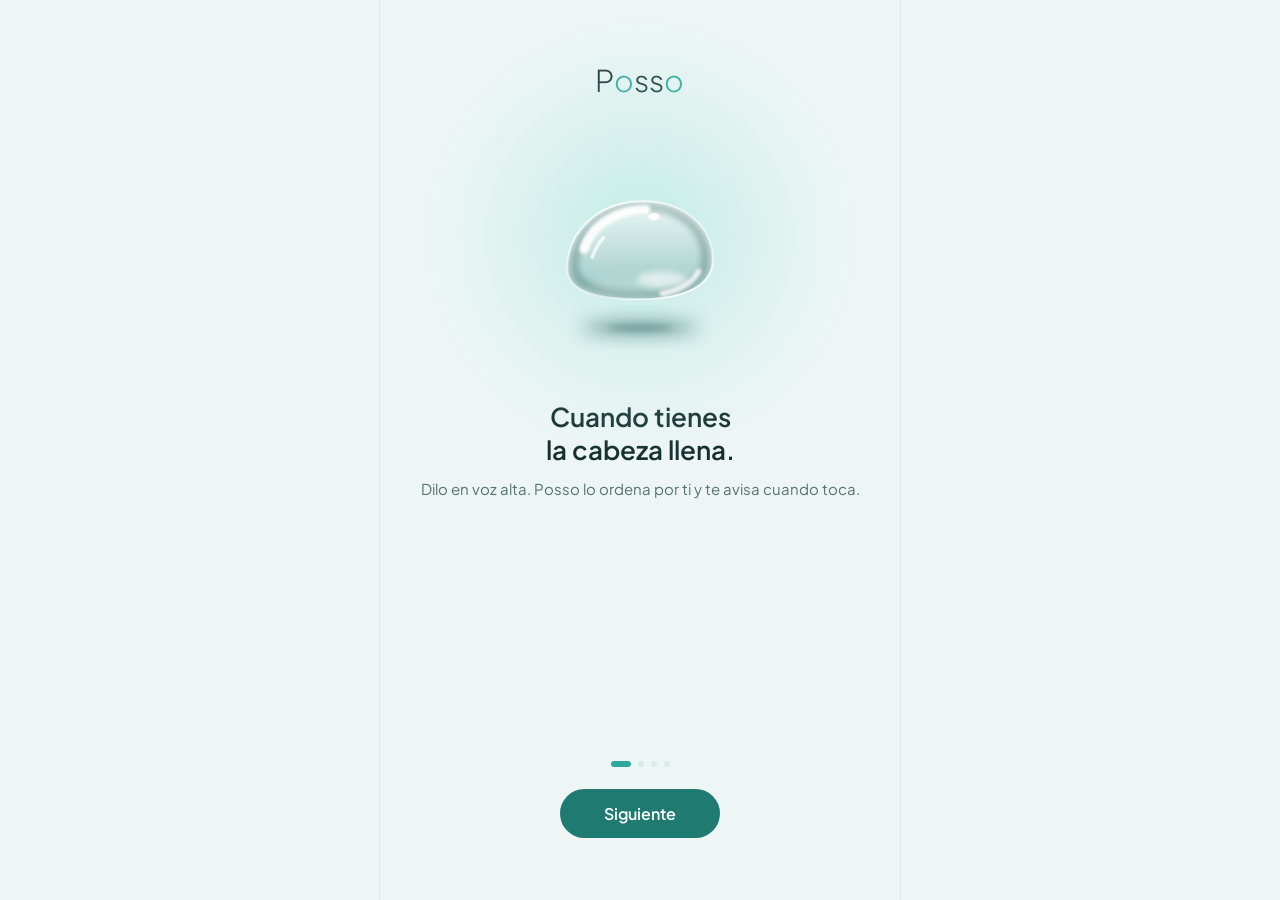
==== index.html @ 3d597f7a "Add files via upload" ====
<!doctype html>
<html lang="es">
<head>
<meta charset="utf-8">
<meta name="viewport" content="width=device-width,initial-scale=1,viewport-fit=cover,user-scalable=no">
<title>Posso</title>
<meta name="description" content="Dilo en voz alta. Posso lo ordena por ti y te avisa cuando toca.">
<meta name="apple-mobile-web-app-capable" content="yes">
<meta name="mobile-web-app-capable" content="yes">
<meta name="apple-mobile-web-app-title" content="Posso">
<meta name="apple-mobile-web-app-status-bar-style" content="default">
<meta name="theme-color" content="#EEF6F5" id="theme-color">
<link rel="manifest" href="manifest.webmanifest">
<link rel="apple-touch-icon" href="icons/icon-180.png">
<link rel="icon" href="icons/favicon-32.png">
<link rel="preload" href="fonts/PlusJakartaSans.woff" as="font" type="font/woff" crossorigin>
<link rel="stylesheet" href="app.css">
<script>
  // tema antes de pintar, para que no parpadee
  (function () {
    try {
      var t = JSON.parse(localStorage.getItem('posso.local') || '{}').tema || 'auto';
      var dark = t === 'oscuro' || (t === 'auto' && matchMedia('(prefers-color-scheme: dark)').matches);
      document.documentElement.dataset.theme = dark ? 'dark' : 'light';
    } catch (e) {}
  })();
</script>
</head>
<body>
<div id="app">

  <!-- ===== Bienvenida ===== -->
  <section class="screen" id="s-onb">
    <div class="onb-step" data-step="0">
      <div class="logo" style="margin-top:64px">P<span>o</span>ss<span>o</span></div>
      <div class="center" style="margin-top:18px"><div class="gem drop" data-gem style="--s:min(280px,36vh)"></div></div>
      <div style="text-align:center;font-size:26px;font-weight:600;line-height:1.25;margin-top:6px">Cuando tienes<br>la cabeza llena.</div>
      <div style="text-align:center;font-size:15px;color:var(--ink2);margin:12px 40px 0;line-height:1.5">Dilo en voz alta. Posso lo ordena por ti y te avisa cuando toca.</div>
    </div>
    <div class="onb-step" data-step="1">
      <div class="h1" style="padding-top:40px;font-size:28px">Tú hablas.<br>Posso lo ordena.</div>
      <div class="sub">Sin orden y sin pensarlo. Cada cosa va a su sitio:</div>
      <div class="enter" style="padding:8px 16px 0" id="onb-how"></div>
    </div>
    <div class="onb-step" data-step="2">
      <div class="h1" style="padding-top:40px;font-size:28px">Conecta<br>tu Posso.</div>
      <div class="sub">Pega el código que te salió al instalarlo. Así lo que digas se guarda en tu Google Drive y en tu calendario.</div>
      <input class="code-in" id="onb-code" placeholder="Pega aquí tu código" autocomplete="off" autocapitalize="off" spellcheck="false">
      <div style="display:flex;gap:10px;margin:12px 16px 0">
        <button class="pill small" data-act="pegar-codigo" style="background:var(--surface);color:var(--deep)">Pegar</button>
      </div>
      <div class="sub" id="onb-code-msg" style="padding-top:12px"></div>
    </div>
    <div class="onb-step" data-step="3">
      <div class="h1" style="padding-top:40px;font-size:28px">Dos cosas<br>antes de empezar.</div>
      <div class="sub">Puedes cambiarlas cuando quieras en Ajustes.</div>
      <div style="padding:10px 16px 0" id="onb-perms"></div>
    </div>
    <div class="bottom" style="bottom:calc(30px + var(--sb))">
      <div class="dots" id="onb-dots"><span></span><span></span><span></span><span></span></div>
      <button class="pill" data-act="onb-next" id="onb-next">Siguiente</button>
      <div><button class="link" data-act="onb-demo" id="onb-demo" style="visibility:hidden">Probar sin conectar</button></div>
    </div>
  </section>

  <!-- ===== Inicio ===== -->
  <section class="screen" id="s-home">
    <button class="iconbtn ajustes-btn" data-act="ajustes" aria-label="Ajustes">
      <svg width="20" height="20" viewBox="0 0 20 20" fill="none" stroke="currentColor" stroke-width="1.6" stroke-linecap="round"><path d="M3 6h14M3 14h14"/><circle cx="7" cy="6" r="2.2" fill="currentColor" stroke="none"/><circle cx="13" cy="14" r="2.2" fill="currentColor" stroke="none"/></svg>
    </button>
    <div class="home-top">
      <div class="logo">P<span>o</span>ss<span>o</span></div>
      <div class="home-q" id="home-q">¿Qué tienes en la cabeza?</div>
    </div>
    <div class="home-gem">
      <div class="gem tap" data-gem data-act="hablar" id="home-gem" style="--s:var(--g)"></div>
      <div class="home-hint" id="home-hint">Toca la gema y habla</div>
    </div>
    <button class="kbd" data-act="escribir" aria-label="Escribir">
      <svg width="18" height="13" viewBox="0 0 20 14" fill="none" stroke="currentColor" stroke-width="1.5" stroke-linecap="round"><rect x="1" y="1" width="18" height="12" rx="2.5"/><path d="M5 5h.01M8.3 5h.01M11.6 5h.01M15 5h.01M5 8h.01M15 8h.01M7.5 9.6h5"/></svg>
    </button>
    <div class="bottom" style="bottom:calc(40px + var(--sb))">
      <svg class="up" width="14" height="9" viewBox="0 0 14 9" fill="none" stroke="currentColor" stroke-width="1.8" stroke-linecap="round" stroke-linejoin="round"><path d="M2 7l5-5 5 5"/></svg>
      <button class="today-btn glass" data-act="cosas" id="home-today">Tus cosas</button>
    </div>
    <div class="scrim" id="scrim-cosas" data-act="cerrar-cosas"></div>
    <div class="sheet" id="sh-cosas">
      <div class="grab-zone" data-drag="sh-cosas"><div class="grab"></div><div class="cosas-t">Tus cosas</div></div>
      <div class="drawers" id="drawers"></div>
      <div class="gem-dock"><div class="gem tap" data-gem data-act="hablar" style="--s:104px"></div></div>
    </div>
  </section>

  <!-- ===== Una categoría ===== -->
  <section class="screen" id="s-list">
    <div class="topbar">
      <div class="side"><button class="iconbtn back" data-act="atras" aria-label="Atrás"><svg width="11" height="19" viewBox="0 0 11 19" fill="none" stroke="currentColor" stroke-width="2.2" stroke-linecap="round" stroke-linejoin="round"><path d="M9 2L2 9.5 9 17"/></svg></button></div>
      <div class="switcher" id="switcher"></div>
      <div class="side r"><div class="ur" data-ur="lista"></div></div>
    </div>
    <div class="list-body" id="list-body"></div>
    <div class="gem-dock"><div class="gem tap" data-gem data-act="hablar" style="--s:104px"></div></div>
  </section>

  <!-- ===== Escuchando ===== -->
  <section class="screen" id="s-listen">
    <div class="topbar" style="height:44px"><div class="side"><button class="iconbtn back" data-act="cancelar-voz" aria-label="Cancelar"><svg width="11" height="19" viewBox="0 0 11 19" fill="none" stroke="currentColor" stroke-width="2.2" stroke-linecap="round" stroke-linejoin="round"><path d="M9 2L2 9.5 9 17"/></svg></button></div></div>
    <div class="listen-t" id="listen-t">Te escucho.</div>
    <div class="listen-s" id="listen-s">Dilo tal cual, sin orden. Ya lo ordeno yo.</div>
    <div class="listen-stage" id="listen-stage">
      <div class="ring" style="width:calc(var(--g)*.72);height:calc(var(--g)*.72);opacity:.45;--k:.10"></div>
      <div class="ring" style="width:calc(var(--g)*.9);height:calc(var(--g)*.9);opacity:.28;--k:.16"></div>
      <div class="ring" style="width:calc(var(--g)*1.07);height:calc(var(--g)*1.07);opacity:.14;--k:.22"></div>
      <div class="gem tap" data-gem data-act="voz-gema" id="listen-gem" style="--s:var(--g)"></div>
    </div>
    <div class="rec-state" id="rec-state"><span class="rec-dot"></span><span id="rec-time">Escuchando · 0:00</span></div>
    <div class="live" id="live"></div>
    <div class="listen-bar">
      <button class="round glass" data-act="voz-a-texto" aria-label="Escribir"><svg width="20" height="14" viewBox="0 0 20 14" fill="none" stroke="currentColor" stroke-width="1.5" stroke-linecap="round"><rect x="1" y="1" width="18" height="12" rx="2.5"/><path d="M5 5h.01M8.3 5h.01M11.6 5h.01M15 5h.01M5 8h.01M15 8h.01M7.5 9.6h5"/></svg></button>
      <button class="tick" data-act="voz-listo" aria-label="Ya está"><svg width="26" height="20" viewBox="0 0 26 20" fill="none" stroke="currentColor" stroke-width="3" stroke-linecap="round" stroke-linejoin="round"><path d="M3 10.5l7 7L23 3"/></svg></button>
      <div style="width:48px"></div>
    </div>
  </section>

  <!-- ===== Escribir ===== -->
  <section class="screen" id="s-type">
    <div class="topbar" style="height:44px"><div class="side"><button class="iconbtn back" data-act="atras" aria-label="Atrás"><svg width="11" height="19" viewBox="0 0 11 19" fill="none" stroke="currentColor" stroke-width="2.2" stroke-linecap="round" stroke-linejoin="round"><path d="M9 2L2 9.5 9 17"/></svg></button></div></div>
    <div class="h1" style="font-size:22px;padding-top:2px">Escríbelo tal cual.</div>
    <div class="sub">Sin orden y sin pensarlo mucho. Ya lo ordeno yo.</div>
    <textarea class="writebox" id="writebox" placeholder="Contestar a las familias, el viernes la evaluación…"></textarea>
    <div class="write-row"><span id="write-n"></span><button class="pill small" data-act="ordenar-texto" id="write-go" disabled>Ordenar</button></div>
  </section>

  <!-- ===== Ordenando ===== -->
  <section class="screen" id="s-proc">
    <div class="proc-gem"><div class="gem think" data-gem id="proc-gem" style="--s:var(--g)"></div></div>
    <div class="proc-txt">
      <b id="proc-t">Ordenando…</b>
      <p id="proc-s">Un momento.</p>
      <div class="wave" id="proc-wave"><span style="background:var(--c-hoy)"></span><span style="background:var(--c-semana)"></span><span style="background:var(--c-algun)"></span><span style="background:var(--c-olvidar)"></span></div>
      <div class="proc-err" id="proc-err" hidden>
        <button class="pill small" data-act="reintentar">Probar otra vez</button>
        <button class="link" data-act="error-escribir">Escribirlo</button>
        <button class="link" data-act="ir-inicio">Volver</button>
      </div>
    </div>
  </section>

  <!-- ===== Resultado ===== -->
  <section class="screen" id="s-res">
    <div class="res-top"><div class="ur" data-ur="borrador"></div></div>
    <div class="scroll">
      <div class="h1" id="res-t" style="padding-top:6px"></div>
      <div class="sub" id="res-s"></div>
      <div class="res-cards" id="res-cards"></div>
    </div>
    <div class="res-bottom">
      <button class="pill" data-act="guardar" style="padding:13px 40px">Guardar</button>
      <div class="res-links"><button class="link" data-act="reintentar">Ordenar de nuevo</button><button class="link" data-act="descartar">Descartar</button></div>
    </div>
  </section>

  <!-- ===== Recordar ===== -->
  <section class="screen" id="s-rec">
    <div class="topbar" style="height:44px"><div class="side"><button class="iconbtn back" data-act="atras" aria-label="Atrás"><svg width="11" height="19" viewBox="0 0 11 19" fill="none" stroke="currentColor" stroke-width="2.2" stroke-linecap="round" stroke-linejoin="round"><path d="M9 2L2 9.5 9 17"/></svg></button></div></div>
    <div class="scroll" id="rec-body"></div>
    <div class="bottom"><button class="pill" data-act="rec-ok">Recuérdamelo</button></div>
  </section>

  <!-- ===== Ajustes ===== -->
  <section class="screen" id="s-aj">
    <div class="topbar" style="height:44px"><div class="side"><button class="iconbtn back" data-act="atras" aria-label="Atrás"><svg width="11" height="19" viewBox="0 0 11 19" fill="none" stroke="currentColor" stroke-width="2.2" stroke-linecap="round" stroke-linejoin="round"><path d="M9 2L2 9.5 9 17"/></svg></button></div></div>
    <div class="scroll" id="aj-body"></div>
  </section>

  <!-- ===== Hoja: una idea ===== -->
  <div class="scrim" id="scrim-idea" data-act="cerrar-idea"></div>
  <div class="sheet" id="sh-idea"></div>

  <div class="toast glass" id="toast"><span id="toast-t"></span><button id="toast-b" hidden></button></div>
</div>
<script src="gema.js"></script>
<script src="app.js"></script>
</body>
</html>
---- app.css ----
/* POSSO · estilos */
@font-face{font-family:'Jakarta';src:url('fonts/PlusJakartaSans.woff') format('woff');font-weight:200 800;font-display:swap}

:root{
  --bg:#EEF6F5;--surface:#F8FBFB;--ink:#15302D;--ink2:#557370;--ink3:#97AFAC;--soft:#D3EBE7;
  --deep:#1F7A72;--accent:#2FA79C;--line:#DBE9E7;--on-deep:#fff;
  --c-hoy:#2FA79C;--c-semana:#6FA86A;--c-algun:#7F87BE;--c-olvidar:#A89E8E;
  --k-hoy:#DDF1EC;--k-semana:#E6F0DC;--k-algun:#E5E6F3;--k-olvidar:#F0ECE5;
  --v-hoy:#14B8A6;--v-semana:#4CB85E;--v-algun:#7C7FF0;--v-olvidar:#F2A541;
  --urg:#D97B68;--urg-txt:#B65A48;--urg-bg:rgba(217,123,104,.14);
  --chip-bg:rgba(255,255,255,.8);--chip-bd:rgba(15,61,57,.1);
  --glass:linear-gradient(180deg,rgba(255,255,255,.62),rgba(255,255,255,.28));
  --glass-bd:rgba(255,255,255,.85);
  --glass-sh:inset 0 1px 0 rgba(255,255,255,.95),0 8px 24px -14px rgba(15,61,57,.45);
  --sheet:linear-gradient(180deg,rgba(255,255,255,.9),rgba(255,255,255,.82));
  --scrim:rgba(15,48,45,.18);
  --halo:radial-gradient(circle at 50% 46%,rgba(168,230,221,.75) 0%,rgba(168,230,221,.3) 34%,rgba(168,230,221,0) 64%);
  --seg-bg:#D3EBE7;--seg-on:#F8FBFB;
  --st:env(safe-area-inset-top,0px);--sb:env(safe-area-inset-bottom,0px);
  --ease:cubic-bezier(.2,.8,.2,1);--spring:cubic-bezier(.3,1.35,.5,1);
  color-scheme:light;
}
:root[data-theme="dark"]{
  --bg:#071D1C;--surface:#0E2826;--ink:#E6F4F2;--ink2:#9DBDB9;--ink3:#5F7F7B;--soft:#173B38;
  --deep:#8FE3D9;--accent:#6CD9CD;--line:#1E3D3A;--on-deep:#05201E;
  --k-hoy:#123B37;--k-semana:#1C3527;--k-algun:#22243A;--k-olvidar:#2E2A24;
  --urg-txt:#E8957F;
  --chip-bg:rgba(255,255,255,.08);--chip-bd:rgba(255,255,255,.14);
  --glass:linear-gradient(180deg,rgba(255,255,255,.09),rgba(255,255,255,.05));
  --glass-bd:rgba(255,255,255,.14);
  --glass-sh:inset 0 1px 0 rgba(255,255,255,.08),0 8px 24px -14px rgba(0,0,0,.6);
  --sheet:linear-gradient(180deg,#0E2826,#0E2826);
  --scrim:rgba(0,0,0,.4);
  --halo:radial-gradient(circle at 50% 46%,rgba(42,156,146,.55) 0%,rgba(42,156,146,.22) 32%,rgba(42,156,146,0) 62%);
  --seg-bg:#0B2422;--seg-on:#24524E;
  color-scheme:dark;
}

*{margin:0;padding:0;box-sizing:border-box;-webkit-tap-highlight-color:transparent}
[hidden]{display:none!important}
html,body{height:100%;background:var(--bg);overscroll-behavior:none}
body{font-family:'Jakarta',-apple-system,system-ui,sans-serif;color:var(--ink);-webkit-font-smoothing:antialiased;
  -webkit-user-select:none;user-select:none;overflow:hidden;transition:background-color .45s}
button{font:inherit;color:inherit;background:none;border:0;cursor:pointer}
input,textarea{font:inherit;color:inherit;-webkit-user-select:text;user-select:text}
.theme-anim,.theme-anim *{transition:background-color .45s,color .45s,border-color .45s,fill .45s,stroke .45s!important}

#app{position:fixed;inset:0;max-width:520px;margin:0 auto;overflow:hidden;background:var(--bg)}
@media (min-width:560px){#app{box-shadow:0 0 0 1px var(--line)}}

/* ---------- pantallas ---------- */
.screen{position:absolute;inset:0;display:none;flex-direction:column;background:var(--bg);padding-top:var(--st);overflow:hidden}
.screen.on{display:flex}
.screen.in-push{animation:inPush .38s var(--ease) both}
.screen.in-back{animation:inBack .38s var(--ease) both}
.screen.in-fade{animation:fade .35s ease both}
.screen.out-push{display:flex;animation:outPush .3s ease both;pointer-events:none}
.screen.out-back{display:flex;animation:outBack .3s ease both;pointer-events:none}
.screen.out-fade{display:flex;animation:fadeOut .25s ease both;pointer-events:none}
@keyframes inPush{from{opacity:0;transform:translateX(34px)}to{opacity:1;transform:none}}
@keyframes inBack{from{opacity:0;transform:translateX(-34px)}to{opacity:1;transform:none}}
@keyframes outPush{to{opacity:0;transform:translateX(-24px)}}
@keyframes outBack{to{opacity:0;transform:translateX(24px)}}
@keyframes fade{from{opacity:0}to{opacity:1}}
@keyframes fadeOut{to{opacity:0}}
.scroll{flex:1;overflow-y:auto;-webkit-overflow-scrolling:touch;overscroll-behavior:contain}

/* ---------- piezas comunes ---------- */
.logo{text-align:center;font-weight:300;letter-spacing:.01em;font-size:30px;line-height:1.1}
.logo span{color:var(--accent)}
.h1{font-size:26px;font-weight:600;line-height:1.2;padding:22px 22px 0}
.sub{font-size:14px;color:var(--ink2);line-height:1.45;padding:6px 22px 0}
.cap{font-size:12px;font-weight:700;color:var(--ink3);letter-spacing:.05em;text-transform:uppercase}
.center{display:flex;justify-content:center}
.iconbtn{width:44px;height:44px;display:flex;align-items:center;justify-content:center;border-radius:22px}
.iconbtn:active{opacity:.55}
.back{color:var(--deep)}
.glass{background:var(--glass);-webkit-backdrop-filter:blur(14px) saturate(160%);backdrop-filter:blur(14px) saturate(160%);
  border:1px solid var(--glass-bd);box-shadow:var(--glass-sh)}
.pill{display:inline-flex;align-items:center;justify-content:center;gap:8px;padding:14px 44px;border-radius:26px;background:var(--deep);
  color:var(--on-deep);font-size:16px;font-weight:600;transition:transform .15s,opacity .2s}
.pill:active{transform:scale(.96)}
.pill.small{padding:10px 20px;font-size:15px;border-radius:22px}
.pill[disabled]{opacity:.4;pointer-events:none}
.link{font-size:13px;color:var(--ink2);padding:8px 6px;font-weight:500}
.link.big{font-size:15px;font-weight:600;padding:14px 26px}
.bottom{position:absolute;left:0;right:0;bottom:calc(36px + var(--sb));text-align:center;z-index:3}

/* ---------- la gema ---------- */
.gem{position:relative;width:var(--s,300px);height:var(--s,300px);flex:none;--lvl:0}
.gem-halo{position:absolute;left:-35%;top:-35%;width:170%;height:170%;background:var(--halo);pointer-events:none;
  transform:scale(calc(1 + var(--lvl) * .22));opacity:calc(.85 + var(--lvl) * .3);transition:transform .12s linear}
.gem-move{position:absolute;inset:0}
.gem-shadow,.gem-body{position:absolute;inset:0}
.gem-shadow svg,.gem-body svg{display:block;width:100%;height:100%;overflow:visible}
.gem-body{animation:float 4s ease-in-out infinite}
.gem-shadow{animation:shadow 4s ease-in-out infinite;transform-origin:50% 76%}
@keyframes float{0%,100%{transform:translateY(0)}50%{transform:translateY(-3.2%)}}
@keyframes shadow{0%,100%{transform:scaleX(1);opacity:1}50%{transform:scaleX(.86);opacity:.7}}
.gem.tap{cursor:pointer}
.gem.tap .gem-move{transition:transform .22s var(--ease)}
.gem.tap.press .gem-move{transform:translateY(2.5%) scale(.95)}
.gem.drop .gem-move{animation:drop .65s var(--spring) both}
@keyframes drop{0%{transform:translateY(-34%);opacity:0}55%{opacity:1}100%{transform:none;opacity:1}}
.gem.settle .gem-move{animation:settle .6s var(--ease) both}
@keyframes settle{0%{transform:translateY(-6%)}45%{transform:translateY(3%) scaleY(.97)}75%{transform:translateY(-1%)}100%{transform:none}}
.gem.think .gem-body{animation:think 1.6s ease-in-out infinite}
@keyframes think{0%,100%{transform:translateY(0) rotate(0)}25%{transform:translateY(-3%) rotate(-2deg)}75%{transform:translateY(-3%) rotate(2deg)}}
.gem.think .gem-halo{animation:haloBreath 1.6s ease-in-out infinite}
@keyframes haloBreath{0%,100%{opacity:.7;transform:scale(.95)}50%{opacity:1;transform:scale(1.08)}}

/* ---------- inicio ---------- */
#s-home{--g:min(300px,39vh,76vw)}
.home-top{padding-top:62px;position:relative}
.ajustes-btn{position:absolute;top:calc(var(--st) + 4px);right:12px;z-index:4;color:var(--ink2)}
.home-q{text-align:center;font-size:22px;font-weight:600;margin-top:14px;padding:0 20px}
.home-gem{position:absolute;left:50%;top:50%;transform:translate(-50%,-50%);display:flex;flex-direction:column;align-items:center}
.home-hint{text-align:center;font-size:13px;color:var(--ink2);margin-top:-14px;white-space:nowrap}
.kbd{position:absolute;left:50%;top:calc(50% + var(--g) * .65);transform:translateX(-50%);width:44px;height:44px;border-radius:50%;
  display:flex;align-items:center;justify-content:center;background:rgba(255,255,255,.45);border:1px solid rgba(255,255,255,.8);color:var(--ink2)}
:root[data-theme="dark"] .kbd{background:rgba(255,255,255,.06);border-color:rgba(255,255,255,.12)}
.kbd:active{transform:translateX(-50%) scale(.92)}
.today-btn{display:inline-flex;align-items:center;gap:8px;border-radius:24px;padding:12px 26px;font-size:15px;font-weight:600;color:var(--deep)}
.up{display:block;margin:0 auto 8px;color:var(--deep);animation:nudge 2.6s ease-in-out infinite}
@keyframes nudge{0%,70%,100%{transform:none}80%{transform:translateY(-4px)}90%{transform:none}}

/* ---------- hojas (sheets) ---------- */
.scrim{position:absolute;inset:0;background:var(--scrim);opacity:0;transition:opacity .35s;z-index:10;pointer-events:none}
.scrim.on{opacity:1;pointer-events:auto}
.sheet{position:absolute;left:0;right:0;bottom:0;z-index:11;border-radius:30px 30px 0 0;background:var(--sheet);
  -webkit-backdrop-filter:blur(18px) saturate(160%);backdrop-filter:blur(18px) saturate(160%);
  border-top:1px solid var(--glass-bd);transform:translateY(105%);transition:transform .45s cubic-bezier(.2,.9,.25,1);will-change:transform}
.sheet.on{transform:none}
.sheet.drag{transition:none}
.grab{width:40px;height:3px;border-radius:2px;margin:0 auto 18px;background:var(--ink3)}
.grab-zone{padding-top:12px;touch-action:none}

#sh-cosas{top:calc(var(--st) + 50px);padding:0 16px}
#sh-cosas .grab{background:var(--c-hoy)}
.cosas-t{font-size:24px;font-weight:600;margin:0 4px 14px}
.drawers{display:grid;grid-template-columns:1fr 1fr;gap:10px}
.drawer{display:flex;flex-direction:column;justify-content:flex-start;align-items:stretch;border-radius:22px;padding:14px 13px 26px;min-height:min(236px,calc((100dvh - var(--st) - 330px) / 2));position:relative;text-align:left;overflow:hidden}
.drawer:active{transform:scale(.98)}
.drawer{transition:transform .2s}
.drawer-h{display:flex;justify-content:space-between;align-items:baseline;margin-bottom:6px}
.drawer-h b{font-size:15px;font-weight:700}
.drawer-h span{font-size:15px;font-weight:600}
.drawer .more{font-size:12px;color:var(--ink2);margin-top:4px}
.drawer .chev{position:absolute;right:13px;bottom:12px}
.drawer .empty{font-size:13px;color:var(--ink3);margin-top:6px}
.gem-dock{position:absolute;left:0;right:0;bottom:calc(14px + var(--sb));display:flex;justify-content:center;z-index:5;pointer-events:none}
.gem-dock .gem{pointer-events:auto}

/* ---------- filas de ideas ---------- */
.row{display:flex;gap:10px;align-items:flex-start;padding:6px 0}
.row .t{font-size:14px;line-height:1.3;word-break:break-word}
.row.olv .t{color:var(--ink2)}
.ck{flex:none;margin-top:1px;display:block;overflow:visible}
.ck circle.f{fill-opacity:0;transition:fill-opacity .25s ease}
.ck path{stroke-dasharray:14;stroke-dashoffset:14;transition:stroke-dashoffset .3s .12s ease}
.ck.done circle.f{fill-opacity:1}
.ck.done path{stroke-dashoffset:0}
.ck.pop{animation:pop .35s var(--spring)}
@keyframes pop{40%{transform:scale(1.18)}100%{transform:none}}
.meta{display:flex;flex-wrap:wrap;align-items:center;gap:6px;margin-top:4px}
.chip{display:inline-flex;align-items:center;gap:4px;font-size:11px;font-weight:600;color:var(--ink2);padding:2px 8px 2px 7px;border-radius:9px;
  background:var(--chip-bg);border:1px solid var(--chip-bd)}
.chip svg{fill:var(--ink3)}
.urgchip{display:inline-flex;align-items:center;gap:5px;font-size:11px;font-weight:600;color:var(--urg-txt);padding:2px 8px;border-radius:9px;background:var(--urg-bg)}
.urgchip i,.dot-urg{width:6px;height:6px;border-radius:50%;background:var(--urg);display:inline-block}
.mtxt{font-size:11.5px;color:var(--ink2)}

/* ---------- lista de una categoría ---------- */
.topbar{display:flex;align-items:center;justify-content:space-between;padding:4px 10px 0;height:52px;flex:none}
.topbar .side{width:84px;display:flex}
.topbar .side.r{justify-content:flex-end}
.switcher{display:flex;gap:7px;align-items:center;padding:10px 4px}
.switcher button{height:8px;width:8px;border-radius:4px;transition:width .35s var(--ease),height .35s var(--ease);padding:0}
.switcher button.on{width:22px;height:6px;border-radius:3px}
.ur{display:flex;gap:2px}
.ur button{width:38px;height:40px;display:flex;align-items:center;justify-content:center;color:var(--ink3);transition:opacity .2s}
.ur button[disabled]{opacity:.35;pointer-events:none}
.list-body{flex:1;display:flex;flex-direction:column;min-height:0}
.list-body.slide-l{animation:slideL .32s var(--ease) both}
.list-body.slide-r{animation:slideR .32s var(--ease) both}
@keyframes slideL{from{opacity:0;transform:translateX(40px)}to{opacity:1;transform:none}}
@keyframes slideR{from{opacity:0;transform:translateX(-40px)}to{opacity:1;transform:none}}
.headcard{margin:8px 16px 0;padding:20px 20px 16px;border-radius:26px;flex:none;touch-action:pan-y}
.headcard .lab{font-size:13px;font-weight:700;letter-spacing:.04em;text-transform:uppercase}
.headcard .n{font-size:30px;font-weight:600;margin-top:6px}
.headcard .s{font-size:14px;color:var(--ink2);margin-top:4px}
.items{padding:6px 0 160px}
.task{position:relative;overflow:hidden}
.task .under{position:absolute;inset:0;display:flex;align-items:center;justify-content:flex-end;color:#fff;font-size:12.5px;font-weight:600;opacity:0}
.task .under .act{width:96px;display:flex;flex-direction:column;align-items:center;gap:4px}
.task .under.del{background:var(--urg)}
.task .under.go{background:var(--c-hoy);justify-content:flex-start}
.task .front{position:relative;display:flex;gap:12px;padding:15px 22px;background:var(--bg);touch-action:pan-y}
.task .front::after{content:"";position:absolute;left:22px;right:22px;bottom:0;height:1px;background:var(--line)}
.task .front.snap{transition:transform .3s var(--ease)}
.task .t{font-size:16px;line-height:1.3;word-break:break-word}
.task .meta .chip,.task .meta .urgchip{font-size:12px}
.task .meta .mtxt{font-size:12.5px}
.task.done .t{color:var(--ink3);text-decoration:line-through;text-decoration-thickness:1px}
.task.olv .t{color:var(--ink2)}
.task.leave{animation:leave .42s ease forwards}
@keyframes leave{to{opacity:0;transform:translateY(-14px)}}
.task.collapse{transition:height .3s ease,opacity .3s;opacity:0}
.task .body{flex:1;min-width:0}
.list-note{text-align:center;font-size:13px;color:var(--ink3);margin-top:14px;padding:0 40px;line-height:1.45}
.cheer{text-align:center;font-size:13px;color:var(--ink3);height:0;overflow:visible;visibility:hidden;transform:translateY(8px)}
.cheer.on{visibility:visible;animation:rise .4s var(--ease) both}
.empty-state{display:flex;flex-direction:column;align-items:center;margin-top:46px}
.empty-state p{font-size:14px;color:var(--ink2);margin-top:4px;text-align:center;padding:0 30px}

/* ---------- escuchar ---------- */
#s-listen{--g:min(280px,34vh,72vw)}
.listen-t{text-align:center;margin-top:24px;font-size:22px;font-weight:600}
.listen-s{text-align:center;font-size:14px;color:var(--ink2);margin-top:8px;padding:0 24px}
.listen-stage{position:relative;height:calc(var(--g) * 1.12);margin-top:16px;flex:none}
.ring{position:absolute;left:50%;top:50%;border-radius:50%;border:1.5px solid var(--c-hoy);pointer-events:none;
  transform:translate(-50%,-50%) scale(calc(1 + var(--lvl,0) * var(--k)));transition:transform .1s linear}
.listen-stage .gem{position:absolute;left:50%;top:50%;margin:calc(var(--g) / -2) 0 0 calc(var(--g) / -2)}
.rec-state{text-align:center;font-size:13px;font-weight:600;color:var(--deep);display:flex;align-items:center;justify-content:center;gap:6px}
.rec-dot{width:7px;height:7px;border-radius:50%;background:var(--c-hoy);animation:blink 1.4s ease-in-out infinite}
@keyframes blink{50%{opacity:.25}}
.live{font-size:16px;text-align:center;line-height:1.55;margin:18px 30px 0;max-height:7.8em;overflow:hidden;display:flex;flex-direction:column;justify-content:flex-end}
.live .w-urg{color:var(--urg);font-weight:700}
.live .interim{color:var(--ink2)}
.listen-bar{position:absolute;left:0;right:0;bottom:calc(40px + var(--sb));display:flex;justify-content:center;align-items:center;gap:14px}
.round{width:48px;height:48px;border-radius:50%;display:flex;align-items:center;justify-content:center;color:var(--deep)}
.tick{width:64px;height:64px;border-radius:50%;background:var(--deep);color:var(--on-deep);display:flex;align-items:center;justify-content:center;
  box-shadow:0 10px 24px -10px rgba(31,122,114,.7);transition:transform .15s}
.tick:active{transform:scale(.92)}

/* ---------- escribir ---------- */
.writebox{margin:18px 16px 0;padding:16px;border-radius:20px;background:var(--surface);min-height:170px;font-size:16px;line-height:1.55;
  width:calc(100% - 32px);border:0;outline:none;resize:none;display:block}
.writebox::placeholder{color:var(--ink3)}
.write-row{display:flex;justify-content:flex-end;align-items:center;gap:10px;margin:14px 16px 0}
.write-row span{font-size:13px;color:var(--ink3)}

/* ---------- ordenando ---------- */
#s-proc{--g:min(280px,36vh,72vw)}
.proc-gem{position:absolute;left:50%;top:44%;transform:translate(-50%,-50%)}
.proc-txt{position:absolute;left:0;right:0;top:63%;text-align:center;padding:0 30px}
.proc-txt b{display:block;font-size:20px;font-weight:600}
.proc-txt p{font-size:14px;color:var(--ink2);margin-top:8px;line-height:1.45}
.wave{display:flex;justify-content:center;gap:8px;margin-top:22px}
.wave span{width:10px;height:10px;border-radius:50%;animation:wave 1.2s ease-in-out infinite}
.wave span:nth-child(2){animation-delay:.12s}.wave span:nth-child(3){animation-delay:.24s}.wave span:nth-child(4){animation-delay:.36s}
@keyframes wave{0%,100%{transform:none;opacity:.45}40%{transform:translateY(-7px);opacity:1}}
.proc-err{margin-top:22px;display:flex;flex-direction:column;align-items:center;gap:6px}

/* ---------- resultado ---------- */
.res-top{display:flex;justify-content:flex-end;padding:4px 10px 0;height:44px;flex:none}
.res-cards{padding:6px 16px 190px}
.rcard{border-radius:20px;padding:12px 15px 6px;margin-top:10px}
.rcard-h{display:flex;justify-content:space-between;align-items:baseline;margin-bottom:2px}
.rcard-h b{font-size:13px;font-weight:700;color:var(--ink2)}
.rcard-h span{font-size:13px;font-weight:600}
.rcard .row{padding:7px 0;cursor:pointer;border-radius:10px;transition:background-color .2s}
.rcard .row:active{background:rgba(0,0,0,.04)}
.rcard .row .t{font-size:15px}
.res-bottom{position:absolute;left:0;right:0;bottom:0;padding:22px 0 calc(26px + var(--sb));text-align:center;
  background:linear-gradient(180deg,rgba(0,0,0,0),var(--bg) 30%)}
.res-links{display:flex;justify-content:center;gap:24px;margin-top:8px}

/* ---------- hoja de idea ---------- */
#sh-idea{padding:0 20px calc(28px + var(--sb));max-height:92%;overflow-y:auto;z-index:21}
#scrim-idea{z-index:20}
.idea-title{font-size:19px;font-weight:600;margin-top:4px;width:100%;border:0;background:none;outline:none;padding:2px 0;border-bottom:1px solid transparent}
.idea-title:focus{border-bottom-color:var(--line)}
.idea-frase{font-size:13px;color:var(--ink2);margin-top:4px;line-height:1.4}
.chips{display:flex;flex-wrap:wrap}
.csel{display:inline-flex;align-items:center;padding:8px 14px;border-radius:18px;font-size:13.5px;font-weight:600;margin:0 6px 8px 0;
  background:var(--surface);color:var(--ink2);border:1px solid var(--line);transition:background-color .2s,color .2s,transform .15s}
.csel.on{background:var(--deep);color:var(--on-deep);border-color:var(--deep)}
.csel:active{transform:scale(.95)}
.srow{display:flex;justify-content:space-between;align-items:center;padding:12px 0;border-top:1px solid var(--line);font-size:15px;width:100%;text-align:left}
.srow .v{font-size:14px;color:var(--deep);font-weight:600}
.sw{position:relative;width:50px;height:30px;border-radius:15px;background:var(--line);flex:none;transition:background-color .25s}
.sw i{position:absolute;top:2px;left:2px;width:26px;height:26px;border-radius:50%;background:#fff;box-shadow:0 1px 3px rgba(0,0,0,.25);transition:left .25s var(--ease)}
.sw.on{background:var(--accent)}
.sw.on i{left:22px}
.sw.urg.on{background:var(--urg)}
.idea-foot{display:flex;justify-content:space-between;align-items:center;margin-top:12px}

/* ---------- recordar ---------- */
.when{display:flex;justify-content:space-between;align-items:center;padding:15px 16px;border-radius:16px;margin-top:8px;background:var(--surface);
  border:1.5px solid transparent;width:100%;position:relative;text-align:left;transition:background-color .2s,border-color .2s}
.when b{font-size:15px;font-weight:500}
.when span{font-size:13px;color:var(--ink2)}
.when.on{background:var(--k-hoy);border-color:var(--c-hoy)}
.when.on b{font-weight:600}
.when input{position:absolute;inset:0;opacity:0;width:100%;height:100%;-webkit-appearance:none}

/* ---------- ajustes ---------- */
.aj-h{font-size:12px;letter-spacing:.06em;text-transform:uppercase;color:var(--ink3);font-weight:600;padding:22px 32px 8px}
.card{background:var(--surface);border-radius:16px;margin:0 16px;overflow:hidden}
.arow{display:flex;justify-content:space-between;align-items:center;padding:14px 16px;border-bottom:1px solid var(--line);width:100%;text-align:left;font-size:15px;gap:10px;position:relative}
.arow:last-child{border-bottom:0}
.arow .v{font-size:14px;color:var(--ink3);white-space:nowrap}
.arow.tg{padding:12px 16px}
.arow input[type=time]{position:absolute;inset:0;opacity:0;width:100%}
.seg{display:flex;gap:4px;background:var(--seg-bg);border-radius:12px;padding:3px}
.seg button{flex:1;text-align:center;padding:9px 0;border-radius:10px;font-size:14px;color:var(--ink2);transition:background-color .25s,color .25s}
.seg button.on{background:var(--seg-on);color:var(--ink);font-weight:600;box-shadow:0 1px 4px rgba(0,0,0,.12)}
.aj-note{font-size:12px;color:var(--ink3);padding:10px 4px 2px;line-height:1.4}
.aj-foot{font-size:12px;color:var(--ink3);text-align:center;padding:26px 30px 60px;line-height:1.5}

/* ---------- bienvenida ---------- */
.dots{display:flex;justify-content:center;gap:7px;margin-bottom:22px}
.dots span{height:6px;width:6px;border-radius:3px;background:var(--line);transition:width .35s var(--ease),background-color .35s}
.dots span.on{width:20px;background:var(--c-hoy)}
.onb-step{position:absolute;inset:0;padding-top:var(--st);display:none;flex-direction:column}
.onb-step.on{display:flex}
.how{border-radius:20px;padding:14px 16px;margin-top:10px}
.how-h{display:flex;align-items:center;gap:8px}
.how-h i{width:9px;height:9px;border-radius:50%}
.how-h b{font-size:15px;font-weight:700}
.how p{font-size:13.5px;color:var(--ink2);margin-top:5px;line-height:1.4}
.how p q{color:var(--ink);quotes:"«" "»"}
.perm{display:flex;gap:14px;align-items:center;padding:16px;border-radius:20px;background:var(--surface);margin-top:10px;width:100%;text-align:left}
.perm .ic{width:42px;height:42px;border-radius:12px;background:var(--k-hoy);display:flex;align-items:center;justify-content:center;flex:none;color:var(--deep)}
.perm .tx{flex:1}
.perm .tx b{font-size:15px;font-weight:600;display:block}
.perm .tx small{font-size:12.5px;color:var(--ink2);margin-top:3px;line-height:1.35;display:block}
.code-in{margin:18px 16px 0;padding:14px 16px;border-radius:16px;background:var(--surface);border:1px solid var(--line);font-size:14px;width:calc(100% - 32px);outline:none;font-family:ui-monospace,Menlo,monospace}

/* ---------- aviso flotante ---------- */
.toast{position:absolute;left:50%;bottom:calc(140px + var(--sb));transform:translate(-50%,20px);z-index:40;opacity:0;pointer-events:none;
  display:flex;align-items:center;gap:14px;padding:11px 18px;border-radius:22px;font-size:14px;font-weight:500;white-space:nowrap;
  transition:opacity .3s,transform .35s var(--ease);color:var(--ink)}
.toast.on{opacity:1;transform:translate(-50%,0);pointer-events:auto}
.toast button{color:var(--deep);font-weight:700;font-size:14px}

/* ---------- entrada escalonada ---------- */
.enter>*{animation:rise .45s var(--ease) both;animation-delay:calc(var(--i,0) * .1s)}
@keyframes rise{from{opacity:0;transform:translateY(14px)}to{opacity:1;transform:none}}

/* ---------- movimiento reducido: solo fundidos ---------- */
@media (prefers-reduced-motion:reduce){
  .gem-body,.gem-shadow,.up,.rec-dot,.wave span{animation:none!important}
  .gem.drop .gem-move,.gem.settle .gem-move,.gem.think .gem-body,.gem.think .gem-halo{animation:none!important}
  .screen.in-push,.screen.in-back,.list-body.slide-l,.list-body.slide-r,.enter>*{animation-name:fade!important}
  .screen.out-push,.screen.out-back{animation-name:fadeOut!important}
  .task.leave{animation:fadeOut .3s forwards!important}
  .sheet{transition:opacity .3s,transform 0s .3s}
  .sheet:not(.on){opacity:0}
  .ring,.gem-halo{transition:none}
}
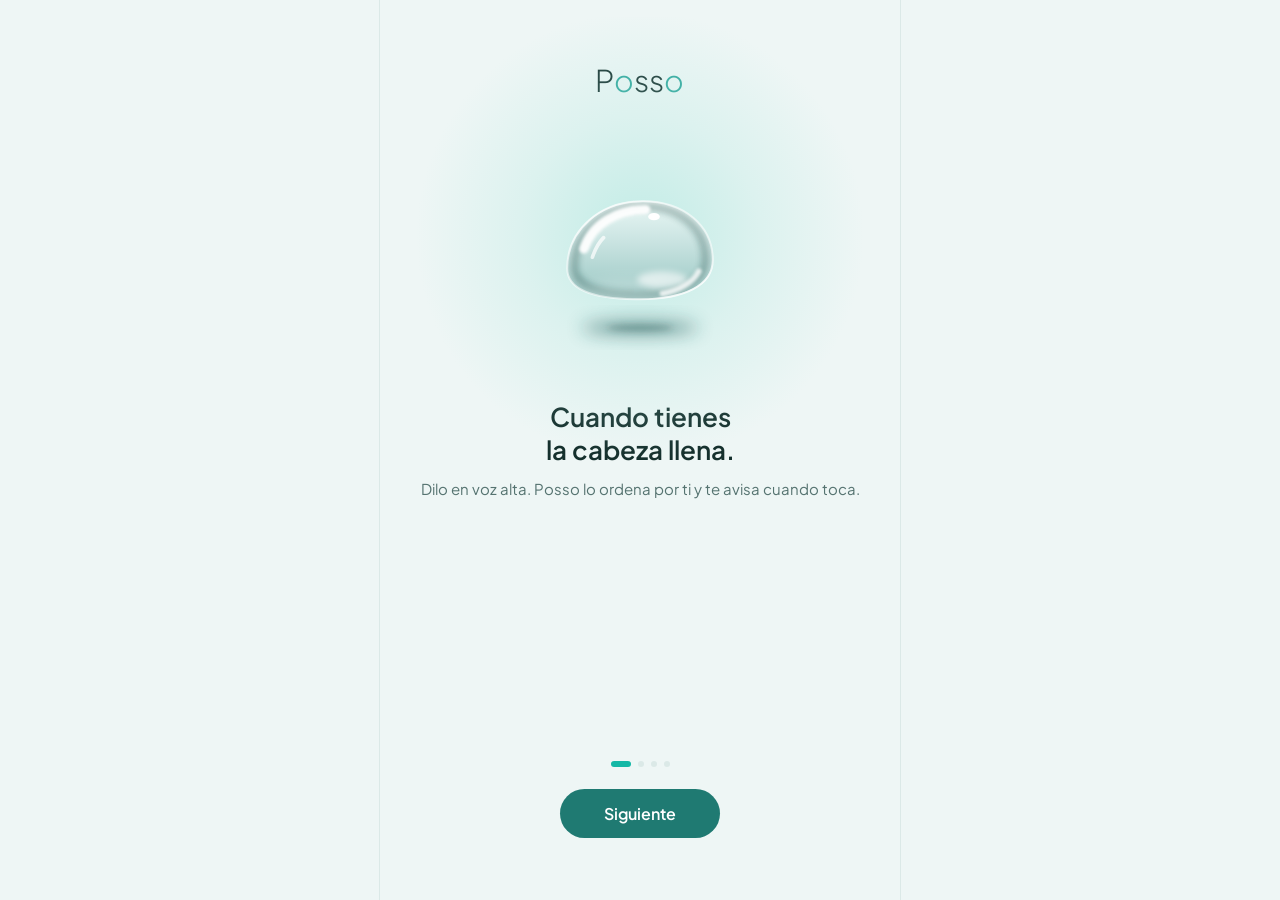
==== commit 58ca73ce: "Add files via upload" ====
--- a/index.html
+++ b/index.html
@@ -76,7 +76,11 @@
       <div class="gem tap" data-gem data-act="hablar" id="home-gem" style="--s:var(--g)"></div>
       <div class="home-hint" id="home-hint">Toca la gema y habla</div>
     </div>
-    <button class="kbd" data-act="escribir" aria-label="Escribir">
+    <button class="kbd kbd-cam" data-act="foto" aria-label="Foto a tareas">
+      <svg width="19" height="16" viewBox="0 0 19 16" fill="none" stroke="currentColor" stroke-width="1.5" stroke-linejoin="round"><path d="M1.5 4.8a1.6 1.6 0 0 1 1.6-1.6h2.5L7 1.3h5l1.4 1.9h2.5a1.6 1.6 0 0 1 1.6 1.6v8.3a1.6 1.6 0 0 1-1.6 1.6H3.1a1.6 1.6 0 0 1-1.6-1.6z"/><circle cx="9.5" cy="8.6" r="3"/></svg>
+    </button>
+    <input type="file" accept="image/*" id="foto-tareas" hidden>
+    <button class="kbd kbd-txt" data-act="escribir" aria-label="Escribir">
       <svg width="18" height="13" viewBox="0 0 20 14" fill="none" stroke="currentColor" stroke-width="1.5" stroke-linecap="round"><rect x="1" y="1" width="18" height="12" rx="2.5"/><path d="M5 5h.01M8.3 5h.01M11.6 5h.01M15 5h.01M5 8h.01M15 8h.01M7.5 9.6h5"/></svg>
     </button>
     <div class="bottom" style="bottom:calc(40px + var(--sb))">
@@ -87,6 +91,7 @@
     <div class="sheet" id="sh-cosas">
       <div class="grab-zone" data-drag="sh-cosas"><div class="grab"></div><div class="cosas-t">Tus cosas</div></div>
       <div class="drawers" id="drawers"></div>
+      <button class="hechas-fila" id="hechas-fila" data-act="hechas" hidden><span>Hecho recientemente</span><svg width="7" height="12" viewBox="0 0 9 15" fill="none" stroke="currentColor" stroke-width="2" stroke-linecap="round" stroke-linejoin="round"><path d="M1.5 1.5l6 6-6 6"/></svg></button>
       <div class="gem-dock"><div class="gem tap" data-gem data-act="hablar" style="--s:104px"></div></div>
     </div>
   </section>
@@ -137,7 +142,7 @@
     <div class="proc-txt">
       <b id="proc-t">Ordenando…</b>
       <p id="proc-s">Un momento.</p>
-      <div class="wave" id="proc-wave"><span style="background:var(--c-hoy)"></span><span style="background:var(--c-semana)"></span><span style="background:var(--c-algun)"></span><span style="background:var(--c-olvidar)"></span></div>
+      <div class="wave" id="proc-wave"><span style="background:var(--v-hoy)"></span><span style="background:var(--v-semana)"></span><span style="background:var(--v-algun)"></span><span style="background:var(--v-olvidar)"></span></div>
       <div class="proc-err" id="proc-err" hidden>
         <button class="pill small" data-act="reintentar">Probar otra vez</button>
         <button class="link" data-act="error-escribir">Escribirlo</button>
@@ -173,6 +178,20 @@
     <div class="scroll" id="aj-body"></div>
   </section>
 
+  <!-- ===== Hecho recientemente ===== -->
+  <section class="screen" id="s-hecho">
+    <div class="topbar" style="height:44px"><div class="side"><button class="iconbtn back" data-act="atras" aria-label="Atrás"><svg width="11" height="19" viewBox="0 0 11 19" fill="none" stroke="currentColor" stroke-width="2.2" stroke-linecap="round" stroke-linejoin="round"><path d="M9 2L2 9.5 9 17"/></svg></button></div></div>
+    <div class="scroll" id="hecho-body"></div>
+  </section>
+
+  <!-- ===== Personas ===== -->
+  <section class="screen" id="s-per">
+    <div class="topbar" style="height:44px"><div class="side"><button class="iconbtn back" data-act="atras" aria-label="Atrás"><svg width="11" height="19" viewBox="0 0 11 19" fill="none" stroke="currentColor" stroke-width="2.2" stroke-linecap="round" stroke-linejoin="round"><path d="M9 2L2 9.5 9 17"/></svg></button></div></div>
+    <div class="scroll" id="per-body"></div>
+  </section>
+
+  <div id="scrim-scr" data-act="atras"></div>
+
   <!-- ===== Hoja: una idea ===== -->
   <div class="scrim" id="scrim-idea" data-act="cerrar-idea"></div>
   <div class="sheet" id="sh-idea"></div>
--- a/app.css
+++ b/app.css
@@ -53,16 +53,30 @@
 .screen.on{display:flex}
 .screen.in-push{animation:inPush .38s var(--ease) both}
 .screen.in-back{animation:inBack .38s var(--ease) both}
-.screen.in-fade{animation:fade .35s ease both}
+.screen.in-fade{animation:inFade .38s cubic-bezier(.2,.8,.2,1) both}
 .screen.out-push{display:flex;animation:outPush .3s ease both;pointer-events:none}
 .screen.out-back{display:flex;animation:outBack .3s ease both;pointer-events:none}
-.screen.out-fade{display:flex;animation:fadeOut .25s ease both;pointer-events:none}
+.screen.out-fade{display:flex;animation:outFade .25s ease both;pointer-events:none}
+/* pantallas que suben como hoja: escribir, ajustes, recordar */
+.screen.debajo{display:flex;z-index:1;pointer-events:none}
+#scrim-scr{position:absolute;inset:0;background:var(--scrim);opacity:0;transition:opacity .35s ease;z-index:2;pointer-events:none}
+#scrim-scr.on{opacity:1;pointer-events:auto}
+.screen.hojascr{z-index:3;top:calc(var(--st) + 10px);padding-top:8px;border-radius:22px 22px 0 0;box-shadow:0 -12px 34px -20px rgba(0,0,0,.45)}
+.screen.hojascr::before{content:"";display:block;width:40px;height:4px;border-radius:2px;background:var(--ink3);opacity:.45;margin:0 auto 2px;flex:none}
+.screen.hojascr .topbar{touch-action:none}
+.screen.in-hoja{animation:inHoja .52s cubic-bezier(.3,1.15,.5,1) both}
+.screen.out-hoja{display:flex;animation:outHoja .3s cubic-bezier(.4,0,.6,1) both;pointer-events:none}
+@keyframes inHoja{from{transform:translateY(100%)}to{transform:none}}
+@keyframes outHoja{to{transform:translateY(105%)}}
+.morph{position:absolute;z-index:50;pointer-events:none}
 @keyframes inPush{from{opacity:0;transform:translateX(34px)}to{opacity:1;transform:none}}
 @keyframes inBack{from{opacity:0;transform:translateX(-34px)}to{opacity:1;transform:none}}
 @keyframes outPush{to{opacity:0;transform:translateX(-24px)}}
 @keyframes outBack{to{opacity:0;transform:translateX(24px)}}
 @keyframes fade{from{opacity:0}to{opacity:1}}
 @keyframes fadeOut{to{opacity:0}}
+@keyframes inFade{from{opacity:0;transform:translateY(12px)}to{opacity:1;transform:none}}
+@keyframes outFade{to{opacity:0;transform:translateY(-6px)}}
 .scroll{flex:1;overflow-y:auto;-webkit-overflow-scrolling:touch;overscroll-behavior:contain}
 
 /* ---------- piezas comunes ---------- */
@@ -93,10 +107,18 @@
 .gem-move{position:absolute;inset:0}
 .gem-shadow,.gem-body{position:absolute;inset:0}
 .gem-shadow svg,.gem-body svg{display:block;width:100%;height:100%;overflow:visible}
-.gem-body{animation:float 4s ease-in-out infinite}
-.gem-shadow{animation:shadow 4s ease-in-out infinite;transform-origin:50% 76%}
-@keyframes float{0%,100%{transform:translateY(0)}50%{transform:translateY(-3.2%)}}
-@keyframes shadow{0%,100%{transform:scaleX(1);opacity:1}50%{transform:scaleX(.86);opacity:.7}}
+.gem{--sube:calc(var(--s,300px) * -.0433)}            /* 13 px en la gema grande, proporcional en las pequeñas */
+.gem-body{animation:flotar 2.4s infinite}               /* solo sube y baja */
+.gem-body svg{animation:balanceo 2.4s ease-in-out infinite;transform-origin:50% 55%}  /* solo se balancea */
+.gem-shadow{animation:sombra 2.4s infinite;transform-origin:50% 76%}
+@keyframes flotar{
+ 0%{transform:translateY(0);animation-timing-function:cubic-bezier(.42,0,.3,1)}
+ 46%,47%{transform:translateY(var(--sube));animation-timing-function:cubic-bezier(.42,0,.3,1)}
+ 92%,100%{transform:translateY(0)}}
+@keyframes balanceo{0%,50%,100%{transform:rotate(0)}25%{transform:rotate(-1.4deg)}75%{transform:rotate(1.4deg)}}
+@keyframes sombra{
+ 0%,92%,100%{transform:scale(1);opacity:1;animation-timing-function:cubic-bezier(.45,0,.25,1)}
+ 46%,47%{transform:scale(.78);opacity:.55;animation-timing-function:cubic-bezier(.45,0,.25,1)}}
 .gem.tap{cursor:pointer}
 .gem.tap .gem-move{transition:transform .22s var(--ease)}
 .gem.tap.press .gem-move{transform:translateY(2.5%) scale(.95)}
@@ -104,8 +126,6 @@
 @keyframes drop{0%{transform:translateY(-34%);opacity:0}55%{opacity:1}100%{transform:none;opacity:1}}
 .gem.settle .gem-move{animation:settle .6s var(--ease) both}
 @keyframes settle{0%{transform:translateY(-6%)}45%{transform:translateY(3%) scaleY(.97)}75%{transform:translateY(-1%)}100%{transform:none}}
-.gem.think .gem-body{animation:think 1.6s ease-in-out infinite}
-@keyframes think{0%,100%{transform:translateY(0) rotate(0)}25%{transform:translateY(-3%) rotate(-2deg)}75%{transform:translateY(-3%) rotate(2deg)}}
 .gem.think .gem-halo{animation:haloBreath 1.6s ease-in-out infinite}
 @keyframes haloBreath{0%,100%{opacity:.7;transform:scale(.95)}50%{opacity:1;transform:scale(1.08)}}
 
@@ -129,8 +149,9 @@
 .scrim.on{opacity:1;pointer-events:auto}
 .sheet{position:absolute;left:0;right:0;bottom:0;z-index:11;border-radius:30px 30px 0 0;background:var(--sheet);
   -webkit-backdrop-filter:blur(18px) saturate(160%);backdrop-filter:blur(18px) saturate(160%);
-  border-top:1px solid var(--glass-bd);transform:translateY(105%);transition:transform .45s cubic-bezier(.2,.9,.25,1);will-change:transform}
-.sheet.on{transform:none}
+  border-top:1px solid var(--glass-bd);transform:translateY(105%);transition:transform .32s cubic-bezier(.4,0,.6,1);will-change:transform}
+.sheet.on{transform:none;transition:transform .5s cubic-bezier(.3,1.2,.5,1)}
+#sh-cosas,#s-home{touch-action:none}
 .sheet.drag{transition:none}
 .grab{width:40px;height:3px;border-radius:2px;margin:0 auto 18px;background:var(--ink3)}
 .grab-zone{padding-top:12px;touch-action:none}
@@ -175,16 +196,12 @@
 .topbar .side{width:84px;display:flex}
 .topbar .side.r{justify-content:flex-end}
 .switcher{display:flex;gap:7px;align-items:center;padding:10px 4px}
-.switcher button{height:8px;width:8px;border-radius:4px;transition:width .35s var(--ease),height .35s var(--ease);padding:0}
-.switcher button.on{width:22px;height:6px;border-radius:3px}
+.switcher button{height:8px;width:8px;border-radius:4px;padding:0;flex:none}
 .ur{display:flex;gap:2px}
 .ur button{width:38px;height:40px;display:flex;align-items:center;justify-content:center;color:var(--ink3);transition:opacity .2s}
 .ur button[disabled]{opacity:.35;pointer-events:none}
-.list-body{flex:1;display:flex;flex-direction:column;min-height:0}
-.list-body.slide-l{animation:slideL .32s var(--ease) both}
-.list-body.slide-r{animation:slideR .32s var(--ease) both}
-@keyframes slideL{from{opacity:0;transform:translateX(40px)}to{opacity:1;transform:none}}
-@keyframes slideR{from{opacity:0;transform:translateX(-40px)}to{opacity:1;transform:none}}
+.list-body{flex:1;position:relative;overflow:hidden;min-height:0}
+.pane{position:absolute;inset:0;display:flex;flex-direction:column;background:var(--bg);touch-action:pan-y;will-change:transform}
 .headcard{margin:8px 16px 0;padding:20px 20px 16px;border-radius:26px;flex:none;touch-action:pan-y}
 .headcard .lab{font-size:13px;font-weight:700;letter-spacing:.04em;text-transform:uppercase}
 .headcard .n{font-size:30px;font-weight:600;margin-top:6px}
@@ -198,14 +215,19 @@
 .task .front{position:relative;display:flex;gap:12px;padding:15px 22px;background:var(--bg);touch-action:pan-y}
 .task .front::after{content:"";position:absolute;left:22px;right:22px;bottom:0;height:1px;background:var(--line)}
 .task .front.snap{transition:transform .3s var(--ease)}
-.task .t{font-size:16px;line-height:1.3;word-break:break-word}
+.task .t{font-size:16px;line-height:1.3;word-break:break-word;display:inline;-webkit-box-decoration-break:clone;box-decoration-break:clone}
+.task .body .meta,.task .body .thumbs{margin-top:6px}
 .task .meta .chip,.task .meta .urgchip{font-size:12px}
 .task .meta .mtxt{font-size:12.5px}
-.task.done .t{color:var(--ink3);text-decoration:line-through;text-decoration-thickness:1px}
+.task .t{background-image:linear-gradient(var(--ink3),var(--ink3));background-repeat:no-repeat;background-position:0 58%;background-size:0% 1px;
+  transition:background-size .42s cubic-bezier(.2,.8,.2,1),color .42s ease}
+.task.done .t{color:var(--ink3);background-size:100% 1px}
+.task .meta{transition:opacity .3s ease}
+.task.done .meta{opacity:0}
 .task.olv .t{color:var(--ink2)}
 .task.leave{animation:leave .42s ease forwards}
 @keyframes leave{to{opacity:0;transform:translateY(-14px)}}
-.task.collapse{transition:height .3s ease,opacity .3s;opacity:0}
+.task.collapse{transition:height .3s cubic-bezier(.2,.8,.2,1),opacity .25s ease,transform .3s ease;opacity:0;transform:scale(.97)}
 .task .body{flex:1;min-width:0}
 .list-note{text-align:center;font-size:13px;color:var(--ink3);margin-top:14px;padding:0 40px;line-height:1.45}
 .cheer{text-align:center;font-size:13px;color:var(--ink3);height:0;overflow:visible;visibility:hidden;transform:translateY(8px)}
@@ -222,7 +244,7 @@
   transform:translate(-50%,-50%) scale(calc(1 + var(--lvl,0) * var(--k)));transition:transform .1s linear}
 .listen-stage .gem{position:absolute;left:50%;top:50%;margin:calc(var(--g) / -2) 0 0 calc(var(--g) / -2)}
 .rec-state{text-align:center;font-size:13px;font-weight:600;color:var(--deep);display:flex;align-items:center;justify-content:center;gap:6px}
-.rec-dot{width:7px;height:7px;border-radius:50%;background:var(--c-hoy);animation:blink 1.4s ease-in-out infinite}
+.rec-dot{width:7px;height:7px;border-radius:50%;background:var(--v-hoy);animation:blink 1.4s ease-in-out infinite}
 @keyframes blink{50%{opacity:.25}}
 .live{font-size:16px;text-align:center;line-height:1.55;margin:18px 30px 0;max-height:7.8em;overflow:hidden;display:flex;flex-direction:column;justify-content:flex-end}
 .live .w-urg{color:var(--urg);font-weight:700}
@@ -247,9 +269,9 @@
 .proc-txt b{display:block;font-size:20px;font-weight:600}
 .proc-txt p{font-size:14px;color:var(--ink2);margin-top:8px;line-height:1.45}
 .wave{display:flex;justify-content:center;gap:8px;margin-top:22px}
-.wave span{width:10px;height:10px;border-radius:50%;animation:wave 1.2s ease-in-out infinite}
-.wave span:nth-child(2){animation-delay:.12s}.wave span:nth-child(3){animation-delay:.24s}.wave span:nth-child(4){animation-delay:.36s}
-@keyframes wave{0%,100%{transform:none;opacity:.45}40%{transform:translateY(-7px);opacity:1}}
+.wave span{width:10px;height:10px;border-radius:50%;animation:punto 1.6s ease-in-out infinite both}
+.wave span:nth-child(2){animation-delay:.18s}.wave span:nth-child(3){animation-delay:.36s}.wave span:nth-child(4){animation-delay:.54s}
+@keyframes punto{0%,60%,100%{transform:translateY(0) scale(.82)}25%{transform:translateY(-4px) scale(1)}}
 .proc-err{margin-top:22px;display:flex;flex-direction:column;align-items:center;gap:6px}
 
 /* ---------- resultado ---------- */
@@ -275,7 +297,8 @@
 .chips{display:flex;flex-wrap:wrap}
 .csel{display:inline-flex;align-items:center;padding:8px 14px;border-radius:18px;font-size:13.5px;font-weight:600;margin:0 6px 8px 0;
   background:var(--surface);color:var(--ink2);border:1px solid var(--line);transition:background-color .2s,color .2s,transform .15s}
-.csel.on{background:var(--deep);color:var(--on-deep);border-color:var(--deep)}
+.csel{transition:background-color .25s,color .25s,border-color .25s,transform .25s cubic-bezier(.3,1.4,.5,1)!important}
+.csel.on{background:var(--deep);color:var(--on-deep);border-color:var(--deep);transform:scale(1.04)}
 .csel:active{transform:scale(.95)}
 .srow{display:flex;justify-content:space-between;align-items:center;padding:12px 0;border-top:1px solid var(--line);font-size:15px;width:100%;text-align:left}
 .srow .v{font-size:14px;color:var(--deep);font-weight:600}
@@ -312,7 +335,7 @@
 /* ---------- bienvenida ---------- */
 .dots{display:flex;justify-content:center;gap:7px;margin-bottom:22px}
 .dots span{height:6px;width:6px;border-radius:3px;background:var(--line);transition:width .35s var(--ease),background-color .35s}
-.dots span.on{width:20px;background:var(--c-hoy)}
+.dots span.on{width:20px;background:var(--v-hoy)}
 .onb-step{position:absolute;inset:0;padding-top:var(--st);display:none;flex-direction:column}
 .onb-step.on{display:flex}
 .how{border-radius:20px;padding:14px 16px;margin-top:10px}
@@ -333,20 +356,99 @@
   display:flex;align-items:center;gap:14px;padding:11px 18px;border-radius:22px;font-size:14px;font-weight:500;white-space:nowrap;
   transition:opacity .3s,transform .35s var(--ease);color:var(--ink)}
 .toast.on{opacity:1;transform:translate(-50%,0);pointer-events:auto}
+.toast:not(.on){transform:translate(-50%,24px)}
 .toast button{color:var(--deep);font-weight:700;font-size:14px}
 
 /* ---------- entrada escalonada ---------- */
-.enter>*{animation:rise .45s var(--ease) both;animation-delay:calc(var(--i,0) * .1s)}
+.enter>*{animation:rise .45s var(--ease) both;animation-delay:calc(var(--i,0) * var(--paso,.1s))}
+#res-cards{--paso:.05s}
 @keyframes rise{from{opacity:0;transform:translateY(14px)}to{opacity:1;transform:none}}
 
 /* ---------- movimiento reducido: solo fundidos ---------- */
 @media (prefers-reduced-motion:reduce){
   .gem-body,.gem-shadow,.up,.rec-dot,.wave span{animation:none!important}
-  .gem.drop .gem-move,.gem.settle .gem-move,.gem.think .gem-body,.gem.think .gem-halo{animation:none!important}
+  .gem.drop .gem-move,.gem.settle .gem-move,.gem.think .gem-halo{animation:none!important}
   .screen.in-push,.screen.in-back,.list-body.slide-l,.list-body.slide-r,.enter>*{animation-name:fade!important}
-  .screen.out-push,.screen.out-back{animation-name:fadeOut!important}
+  .screen.out-push,.screen.out-back,.screen.out-hoja{animation-name:fadeOut!important}
+  .screen.in-hoja,.screen.in-fade{animation-name:fade!important}
+  .gem-body svg{animation:none!important}
   .task.leave{animation:fadeOut .3s forwards!important}
   .sheet{transition:opacity .3s,transform 0s .3s}
   .sheet:not(.on){opacity:0}
   .ring,.gem-halo{transition:none}
 }
+
+
+/* =====================================================================
+   v2 · listas, etiquetas, personas, fotos, hecho recientemente, olvidar
+   ===================================================================== */
+.kbd-cam{left:calc(50% - 30px)}
+.kbd-txt{left:calc(50% + 30px)}
+.grp{display:inline-block;font-size:11.5px;font-weight:700;color:var(--deep);background:var(--k-hoy);border-radius:7px;padding:1px 6px;margin-right:6px;vertical-align:1px}
+.per{font-weight:600;color:var(--deep)}
+.kw{font-weight:700}
+.kwn{color:var(--ink2);font-weight:500}
+.bolt{color:var(--ink3);vertical-align:-1px;margin-left:2px}
+.notai{color:var(--ink3);vertical-align:-1px}
+.mtxt.rep{display:inline-flex;align-items:center;gap:4px}
+.mini-ic{color:var(--ink3);display:inline-flex}
+.mini-ic svg{width:12px;height:12px}
+.subs{padding:0 22px 10px 56px;margin-top:-8px;position:relative;background:var(--bg)}
+.subs.prev{padding:4px 0 2px;margin:0;background:none}
+.si{display:flex;align-items:center;gap:9px;padding:5px 0;font-size:14.5px;line-height:1.3}
+.si .st{flex:0 1 auto;margin-right:auto;background:linear-gradient(currentColor,currentColor) 0 55%/0% 1px no-repeat;transition:background-size .35s,color .35s}
+.si.done .st{background-size:100% 1px;color:var(--ink3)}
+.subs.prev .si{font-size:13.5px;padding:2px 0;color:var(--ink2)}
+.dotsub{width:4px;height:4px;border-radius:50%;background:var(--ink3);flex:none;margin:0 3px}
+.subck{padding:0;display:flex}
+.zona{font-size:11px;font-weight:700;color:var(--ink3);letter-spacing:.05em;text-transform:uppercase;padding:10px 0 2px}
+.star,.subx{color:var(--ink3);padding:4px;display:flex;transition:color .25s,transform .2s}
+.star.on{color:#E0A33A}
+.star:active,.subx:active{transform:scale(.85)}
+.si.add{gap:8px;padding-top:8px}
+.si.add input{flex:1;border:0;border-bottom:1px solid var(--line);background:none;outline:none;font-size:15px;padding:6px 0}
+.subadd{font-size:14px;font-weight:600;color:var(--deep)}
+.idea-sub{margin-top:12px}
+.nota-in{width:100%;margin-top:12px;border:1px solid var(--line);border-radius:14px;background:var(--surface);padding:12px;font-size:15px;line-height:1.5;outline:none;resize:vertical}
+.acts{display:flex;flex-wrap:wrap;gap:8px;margin-top:12px}
+.actb{display:inline-flex;align-items:center;gap:7px;padding:9px 14px;border-radius:18px;background:var(--surface);border:1px solid var(--line);
+  color:var(--deep);font-size:13.5px;font-weight:600;text-decoration:none;transition:transform .15s,background-color .2s}
+.actb:active{transform:scale(.96)}
+.hint{font-size:12.5px;color:var(--ink3);margin-top:8px;line-height:1.4;display:flex;gap:5px;align-items:center}
+.orig{margin-top:14px;border:1px solid var(--line);border-radius:14px;background:var(--surface);padding:10px 14px}
+.orig summary{font-size:13.5px;font-weight:600;color:var(--deep);cursor:pointer;list-style:none}
+.orig summary::-webkit-details-marker{display:none}
+.orig[open] summary{margin-bottom:8px}
+.orig b{display:block;font-size:14px}
+.orig small{display:block;font-size:12px;color:var(--ink3);margin-top:2px}
+.orig p{font-size:13px;color:var(--ink2);margin-top:8px;white-space:pre-wrap;line-height:1.45;max-height:240px;overflow:auto}
+.thumbs{display:flex;gap:8px;margin:8px 0 4px}
+.thumb{width:64px;height:64px;border-radius:12px;background:var(--surface) center/cover;border:1px solid var(--line);display:flex;align-items:center;justify-content:center;color:var(--ink3);cursor:pointer}
+.thumbs.sm .thumb{width:38px;height:38px;border-radius:8px}
+.thumbs.sm{margin:6px 0 0}
+.oculto{position:absolute;inset:0;opacity:0;width:100%}
+label.srow{position:relative}
+.visor{position:absolute;inset:0;z-index:60;background:rgba(0,0,0,.86);display:flex;align-items:center;justify-content:center;opacity:0;transition:opacity .3s}
+.visor.on{opacity:1}
+.visor img{max-width:100%;max-height:100%;object-fit:contain;transform:scale(.96);transition:transform .35s var(--ease)}
+.visor.on img{transform:none}
+.visor-in{color:#fff;font-size:14px}
+.grupos{display:flex;gap:6px;overflow-x:auto;padding:12px 16px 0;flex:none;scrollbar-width:none}
+.grupos::-webkit-scrollbar{display:none}
+.grupos .csel{margin:0;padding:6px 12px;font-size:12.5px;white-space:nowrap}
+.hechas-fila{display:flex;justify-content:space-between;align-items:center;width:100%;margin-top:12px;padding:12px 6px;font-size:13.5px;font-weight:600;color:var(--ink2)}
+.alias{display:block;font-size:12px;color:var(--ink3);margin-top:2px}
+#imp-lista .arow input{width:20px;height:20px;accent-color:var(--deep)}
+.olv-card{position:absolute;left:12px;right:12px;top:calc(var(--st) + 52px);z-index:6;border-radius:22px;padding:14px 16px 8px;
+  transform:translateY(-14px) scale(.98);opacity:0;transition:transform .45s cubic-bezier(.3,1.2,.5,1),opacity .3s}
+.olv-card.on{transform:none;opacity:1}
+:root:not([data-theme="dark"]) .olv-card{background:linear-gradient(180deg,rgba(255,255,255,.92),rgba(255,255,255,.82))}
+.olv-h b{display:block;font-size:15px}
+.olv-h span{font-size:13.5px;color:var(--ink2)}
+.olv-row{display:flex;align-items:center;gap:6px;border-top:1px solid var(--line);margin-top:10px;padding-top:6px;overflow:hidden;transition:height .3s,opacity .3s,margin .3s,padding .3s}
+.olv-row .t{flex:1;font-size:14px;color:var(--ink2)}
+.olv-row.fuera{opacity:0;margin-top:0;padding-top:0;transform:translateY(-6px)}
+.olv-row .link{padding:6px 4px;font-size:12.5px;font-weight:600}
+.link.urg{color:var(--urg-txt)}
+.olv-todo{text-align:right;border-top:1px solid var(--line);margin-top:6px}
+@media (prefers-reduced-motion:reduce){.olv-card{transition:opacity .3s}.olv-card:not(.on){transform:none}}
